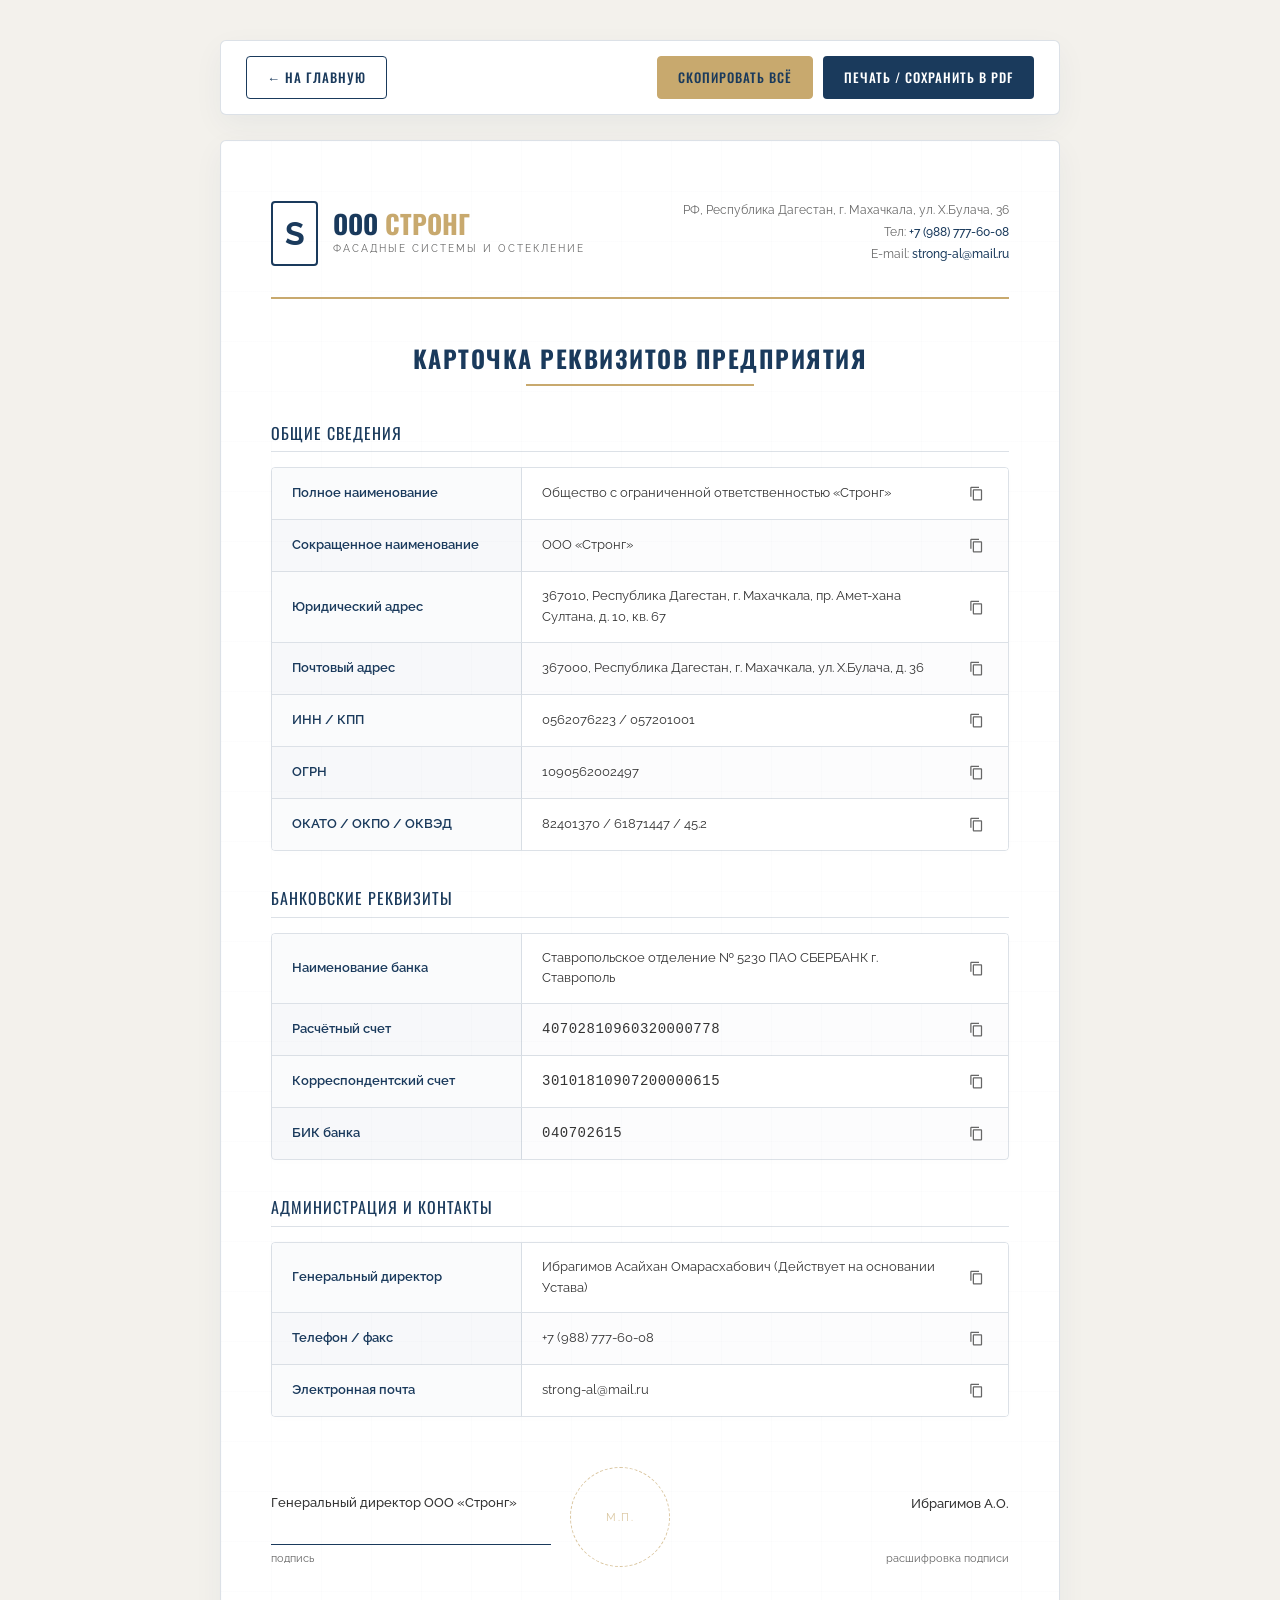
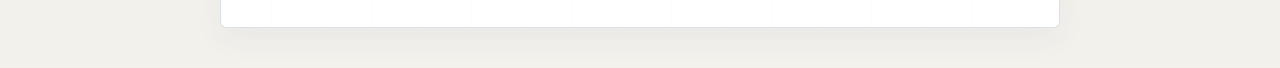
==== requisites.html @ 72f03a6e "Created requisites.html with modern company requisites card and added footer link" ====
<!DOCTYPE html>
<html lang="ru">
<head>
  <meta charset="UTF-8">
  <meta name="viewport" content="width=device-width, initial-scale=1.0">
  <title>Реквизиты ООО «СТРОНГ» — Карточка предприятия</title>
  <link rel="preconnect" href="https://fonts.googleapis.com">
  <link rel="preconnect" href="https://fonts.gstatic.com" crossorigin>
  <link href="https://fonts.googleapis.com/css2?family=Oswald:wght@400;500;600;700&family=Raleway:wght@400;500;600;700&display=swap" rel="stylesheet">
  <style>
    :root {
      --primary: #1A3A5C;
      --accent: #C8A96E;
      --dark-bg: #0C1420;
      --light-bg: #F3F1EC;
      --white: #ffffff;
      --text: #333333;
      --text-muted: #666666;
      --border: rgba(26, 58, 92, 0.15);
      --shadow: 0 10px 30px rgba(26, 58, 92, 0.05);
      --transition: all 0.3s cubic-bezier(0.25, 1, 0.5, 1);
    }

    * {
      box-sizing: border-box;
      margin: 0;
      padding: 0;
    }

    body {
      font-family: 'Raleway', sans-serif;
      background-color: var(--light-bg);
      color: var(--text);
      line-height: 1.6;
      padding: 40px 20px;
      display: flex;
      flex-direction: column;
      align-items: center;
      min-height: 100vh;
    }

    /* Actions Bar */
    .actions-bar {
      width: 100%;
      max-width: 840px;
      display: flex;
      justify-content: space-between;
      gap: 15px;
      margin-bottom: 25px;
      background: var(--white);
      padding: 15px 25px;
      border-radius: 6px;
      box-shadow: var(--shadow);
      border: 1px solid var(--border);
    }

    .btn {
      display: inline-flex;
      align-items: center;
      gap: 8px;
      padding: 10px 20px;
      font-family: 'Oswald', sans-serif;
      font-size: 13px;
      font-weight: 500;
      text-transform: uppercase;
      letter-spacing: 1px;
      border-radius: 4px;
      border: 1px solid transparent;
      cursor: pointer;
      text-decoration: none;
      transition: var(--transition);
    }

    .btn-primary {
      background-color: var(--primary);
      color: var(--white);
    }

    .btn-primary:hover {
      background-color: #122942;
      box-shadow: 0 4px 15px rgba(26, 58, 92, 0.15);
    }

    .btn-accent {
      background-color: var(--accent);
      color: var(--primary);
      border-color: var(--accent);
    }

    .btn-accent:hover {
      background-color: #bfa063;
      border-color: #bfa063;
      box-shadow: 0 4px 15px rgba(200, 169, 110, 0.2);
    }

    .btn-outline {
      background-color: transparent;
      border-color: var(--primary);
      color: var(--primary);
    }

    .btn-outline:hover {
      background-color: rgba(26, 58, 92, 0.05);
    }

    /* Card Wrapper */
    .card-container {
      width: 100%;
      max-width: 840px;
      background: var(--white);
      padding: 60px 50px;
      border-radius: 6px;
      box-shadow: var(--shadow);
      border: 1px solid var(--border);
      position: relative;
    }

    /* Watermark background grid */
    .card-container::before {
      content: '';
      position: absolute;
      inset: 0;
      background-image: 
        linear-gradient(90deg, rgba(26, 58, 92, 0.012) 1px, transparent 1px),
        linear-gradient(180deg, rgba(26, 58, 92, 0.012) 1px, transparent 1px);
      background-size: 50px 50px;
      pointer-events: none;
      border-radius: 6px;
    }

    /* Header styling */
    .card-header {
      display: flex;
      justify-content: space-between;
      align-items: flex-start;
      border-bottom: 2px solid var(--accent);
      padding-bottom: 30px;
      margin-bottom: 40px;
      position: relative;
      z-index: 2;
    }

    .logo-block {
      display: flex;
      align-items: center;
      gap: 15px;
    }

    .logo-icon {
      font-size: 32px;
      color: var(--primary);
      font-weight: 700;
      border: 2px solid var(--primary);
      padding: 5px 12px;
      border-radius: 4px;
      letter-spacing: -1px;
    }

    .logo-text-block {
      display: flex;
      flex-direction: column;
    }

    .logo-title {
      font-family: 'Oswald', sans-serif;
      font-size: 26px;
      font-weight: 700;
      color: var(--primary);
      line-height: 1.1;
    }

    .logo-title span {
      color: var(--accent);
    }

    .logo-sub {
      font-size: 10px;
      color: var(--text-muted);
      text-transform: uppercase;
      letter-spacing: 2px;
      margin-top: 2px;
    }

    .header-contacts {
      text-align: right;
      font-size: 12px;
      color: var(--text-muted);
      font-family: 'Raleway', sans-serif;
    }

    .header-contacts p {
      margin-bottom: 3px;
    }

    .header-contacts a {
      color: var(--primary);
      text-decoration: none;
      font-weight: 500;
    }

    .card-title-block {
      margin-bottom: 30px;
      text-align: center;
      position: relative;
      z-index: 2;
    }

    .card-title-block h1 {
      font-family: 'Oswald', sans-serif;
      font-size: 24px;
      color: var(--primary);
      text-transform: uppercase;
      letter-spacing: 1.5px;
      display: inline-block;
      position: relative;
      padding-bottom: 8px;
    }

    .card-title-block h1::after {
      content: '';
      position: absolute;
      bottom: 0;
      left: 25%;
      width: 50%;
      height: 2px;
      background-color: var(--accent);
    }

    /* Sections styling */
    .section-title {
      font-family: 'Oswald', sans-serif;
      font-size: 16px;
      color: var(--primary);
      text-transform: uppercase;
      letter-spacing: 1px;
      margin-top: 35px;
      margin-bottom: 15px;
      border-bottom: 1px solid var(--border);
      padding-bottom: 5px;
      position: relative;
      z-index: 2;
    }

    .grid-table {
      display: flex;
      flex-direction: column;
      border: 1px solid var(--border);
      border-radius: 4px;
      overflow: hidden;
      box-shadow: 0 2px 8px rgba(0, 0, 0, 0.01);
      position: relative;
      z-index: 2;
    }

    .row {
      display: flex;
      border-bottom: 1px solid var(--border);
      background-color: var(--white);
    }

    .row:last-child {
      border-bottom: none;
    }

    .row:nth-child(even) {
      background-color: rgba(26, 58, 92, 0.01);
    }

    .label-col {
      width: 250px;
      padding: 14px 20px;
      font-weight: 600;
      font-size: 13px;
      color: var(--primary);
      background-color: rgba(26, 58, 92, 0.02);
      border-right: 1px solid var(--border);
      display: flex;
      align-items: center;
    }

    .value-col {
      flex: 1;
      padding: 14px 20px;
      font-size: 13px;
      color: #333333;
      display: flex;
      align-items: center;
      justify-content: space-between;
      gap: 15px;
    }

    .copy-btn {
      background: none;
      border: none;
      cursor: pointer;
      color: var(--text-muted);
      padding: 4px;
      border-radius: 4px;
      display: inline-flex;
      align-items: center;
      justify-content: center;
      transition: var(--transition);
    }

    .copy-btn:hover {
      color: var(--accent);
      background-color: rgba(200, 169, 110, 0.1);
    }

    .copy-btn svg {
      width: 15px;
      height: 15px;
      fill: currentColor;
    }

    /* Signature footer */
    .signature-area {
      margin-top: 50px;
      display: flex;
      justify-content: space-between;
      align-items: flex-end;
      position: relative;
      z-index: 2;
      font-size: 13px;
    }

    .signature-line {
      width: 280px;
      border-bottom: 1px solid var(--primary);
      text-align: center;
      padding-bottom: 5px;
      margin-bottom: 5px;
      color: var(--text-muted);
    }

    .stamp-placeholder {
      width: 100px;
      height: 100px;
      border: 1px dashed var(--accent);
      border-radius: 50%;
      display: flex;
      align-items: center;
      justify-content: center;
      font-size: 11px;
      color: var(--accent);
      text-transform: uppercase;
      letter-spacing: 1.5px;
      margin-right: 40px;
      opacity: 0.65;
    }

    /* Success toast notification */
    .toast {
      position: fixed;
      bottom: 30px;
      background: var(--primary);
      color: var(--white);
      padding: 12px 24px;
      border-radius: 4px;
      font-size: 13px;
      font-family: 'Oswald', sans-serif;
      text-transform: uppercase;
      letter-spacing: 1px;
      box-shadow: 0 10px 30px rgba(0, 0, 0, 0.2);
      transform: translateY(100px);
      opacity: 0;
      transition: all 0.4s cubic-bezier(0.175, 0.885, 0.32, 1.275);
      z-index: 9999;
    }

    .toast.show {
      transform: translateY(0);
      opacity: 1;
    }

    /* Print styles */
    @media print {
      body {
        background-color: var(--white) !important;
        padding: 0;
      }
      .actions-bar {
        display: none !important;
      }
      .card-container {
        border: none !important;
        box-shadow: none !important;
        padding: 0 !important;
        width: 100% !important;
        max-width: 100% !important;
      }
      .card-container::before {
        display: none !important;
      }
      .copy-btn {
        display: none !important;
      }
      .row {
        background-color: var(--white) !important;
      }
      .row:nth-child(even) {
        background-color: var(--white) !important;
      }
      .label-col {
        background-color: var(--white) !important;
        border-right: 1px solid #000000 !important;
      }
      .grid-table {
        border: 1px solid #000000 !important;
      }
      .row {
        border-bottom: 1px solid #000000 !important;
      }
      .section-title {
        border-bottom: 1px solid #000000 !important;
      }
      .card-header {
        border-bottom: 2px solid #000000 !important;
      }
    }

    @media (max-width: 768px) {
      body {
        padding: 20px 10px;
      }
      .card-container {
        padding: 30px 20px;
      }
      .row {
        flex-direction: column;
      }
      .label-col {
        width: 100%;
        border-right: none;
        border-bottom: 1px solid var(--border);
        padding: 10px 15px;
      }
      .value-col {
        padding: 10px 15px;
      }
      .signature-area {
        flex-direction: column;
        align-items: center;
        gap: 30px;
        text-align: center;
      }
      .stamp-placeholder {
        margin-right: 0;
      }
    }
  </style>
</head>
<body>

  <!-- Actions Bar -->
  <div class="actions-bar">
    <a href="index.html" class="btn btn-outline">← На главную</a>
    <div style="display: flex; gap: 10px;">
      <button class="btn btn-accent" id="copy-all-btn">Скопировать всё</button>
      <button class="btn btn-primary" onclick="window.print()">Печать / Сохранить в PDF</button>
    </div>
  </div>

  <!-- Card Container -->
  <div class="card-container">
    
    <!-- Header -->
    <div class="card-header">
      <div class="logo-block">
        <div class="logo-icon">S</div>
        <div class="logo-text-block">
          <div class="logo-title">ООО <span>СТРОНГ</span></div>
          <div class="logo-sub">Фасадные системы и остекление</div>
        </div>
      </div>
      <div class="header-contacts">
        <p>РФ, Республика Дагестан, г. Махачкала, ул. Х.Булача, 36</p>
        <p>Тел: <a href="tel:+79887776008">+7 (988) 777-60-08</a></p>
        <p>E-mail: <a href="mailto:strong-al@mail.ru">strong-al@mail.ru</a></p>
      </div>
    </div>

    <!-- Title -->
    <div class="card-title-block">
      <h1>Карточка реквизитов предприятия</h1>
    </div>

    <!-- Section 1: General Info -->
    <div class="section-title">Общие сведения</div>
    <div class="grid-table">
      <div class="row">
        <div class="label-col">Полное наименование</div>
        <div class="value-col">
          <span class="text-to-copy">Общество с ограниченной ответственностью «Стронг»</span>
          <button class="copy-btn" title="Копировать" onclick="copyText(this)">
            <svg viewBox="0 0 24 24"><path d="M16 1H4c-1.1 0-2 .9-2 2v14h2V3h12V1zm3 4H8c-1.1 0-2 .9-2 2v14c0 1.1.9 2 2 2h11c1.1 0 2-.9 2-2V7c0-1.1-.9-2-2-2zm0 16H8V7h11v14z"/></svg>
          </button>
        </div>
      </div>
      <div class="row">
        <div class="label-col">Сокращенное наименование</div>
        <div class="value-col">
          <span class="text-to-copy">ООО «Стронг»</span>
          <button class="copy-btn" title="Копировать" onclick="copyText(this)">
            <svg viewBox="0 0 24 24"><path d="M16 1H4c-1.1 0-2 .9-2 2v14h2V3h12V1zm3 4H8c-1.1 0-2 .9-2 2v14c0 1.1.9 2 2 2h11c1.1 0 2-.9 2-2V7c0-1.1-.9-2-2-2zm0 16H8V7h11v14z"/></svg>
          </button>
        </div>
      </div>
      <div class="row">
        <div class="label-col">Юридический адрес</div>
        <div class="value-col">
          <span class="text-to-copy">367010, Республика Дагестан, г. Махачкала, пр. Амет-хана Султана, д. 10, кв. 67</span>
          <button class="copy-btn" title="Копировать" onclick="copyText(this)">
            <svg viewBox="0 0 24 24"><path d="M16 1H4c-1.1 0-2 .9-2 2v14h2V3h12V1zm3 4H8c-1.1 0-2 .9-2 2v14c0 1.1.9 2 2 2h11c1.1 0 2-.9 2-2V7c0-1.1-.9-2-2-2zm0 16H8V7h11v14z"/></svg>
          </button>
        </div>
      </div>
      <div class="row">
        <div class="label-col">Почтовый адрес</div>
        <div class="value-col">
          <span class="text-to-copy">367000, Республика Дагестан, г. Махачкала, ул. Х.Булача, д. 36</span>
          <button class="copy-btn" title="Копировать" onclick="copyText(this)">
            <svg viewBox="0 0 24 24"><path d="M16 1H4c-1.1 0-2 .9-2 2v14h2V3h12V1zm3 4H8c-1.1 0-2 .9-2 2v14c0 1.1.9 2 2 2h11c1.1 0 2-.9 2-2V7c0-1.1-.9-2-2-2zm0 16H8V7h11v14z"/></svg>
          </button>
        </div>
      </div>
      <div class="row">
        <div class="label-col">ИНН / КПП</div>
        <div class="value-col">
          <span class="text-to-copy">0562076223 / 057201001</span>
          <button class="copy-btn" title="Копировать" onclick="copyText(this)">
            <svg viewBox="0 0 24 24"><path d="M16 1H4c-1.1 0-2 .9-2 2v14h2V3h12V1zm3 4H8c-1.1 0-2 .9-2 2v14c0 1.1.9 2 2 2h11c1.1 0 2-.9 2-2V7c0-1.1-.9-2-2-2zm0 16H8V7h11v14z"/></svg>
          </button>
        </div>
      </div>
      <div class="row">
        <div class="label-col">ОГРН</div>
        <div class="value-col">
          <span class="text-to-copy">1090562002497</span>
          <button class="copy-btn" title="Копировать" onclick="copyText(this)">
            <svg viewBox="0 0 24 24"><path d="M16 1H4c-1.1 0-2 .9-2 2v14h2V3h12V1zm3 4H8c-1.1 0-2 .9-2 2v14c0 1.1.9 2 2 2h11c1.1 0 2-.9 2-2V7c0-1.1-.9-2-2-2zm0 16H8V7h11v14z"/></svg>
          </button>
        </div>
      </div>
      <div class="row">
        <div class="label-col">ОКАТО / ОКПО / ОКВЭД</div>
        <div class="value-col">
          <span class="text-to-copy">82401370 / 61871447 / 45.2</span>
          <button class="copy-btn" title="Копировать" onclick="copyText(this)">
            <svg viewBox="0 0 24 24"><path d="M16 1H4c-1.1 0-2 .9-2 2v14h2V3h12V1zm3 4H8c-1.1 0-2 .9-2 2v14c0 1.1.9 2 2 2h11c1.1 0 2-.9 2-2V7c0-1.1-.9-2-2-2zm0 16H8V7h11v14z"/></svg>
          </button>
        </div>
      </div>
    </div>

    <!-- Section 2: Bank Details -->
    <div class="section-title">Банковские реквизиты</div>
    <div class="grid-table">
      <div class="row">
        <div class="label-col">Наименование банка</div>
        <div class="value-col">
          <span class="text-to-copy">Ставропольское отделение № 5230 ПАО СБЕРБАНК г. Ставрополь</span>
          <button class="copy-btn" title="Копировать" onclick="copyText(this)">
            <svg viewBox="0 0 24 24"><path d="M16 1H4c-1.1 0-2 .9-2 2v14h2V3h12V1zm3 4H8c-1.1 0-2 .9-2 2v14c0 1.1.9 2 2 2h11c1.1 0 2-.9 2-2V7c0-1.1-.9-2-2-2zm0 16H8V7h11v14z"/></svg>
          </button>
        </div>
      </div>
      <div class="row">
        <div class="label-col">Расчётный счет</div>
        <div class="value-col">
          <span class="text-to-copy" style="font-family: monospace; font-size: 14px; font-weight: 500; letter-spacing: 0.5px;">40702810960320000778</span>
          <button class="copy-btn" title="Копировать" onclick="copyText(this)">
            <svg viewBox="0 0 24 24"><path d="M16 1H4c-1.1 0-2 .9-2 2v14h2V3h12V1zm3 4H8c-1.1 0-2 .9-2 2v14c0 1.1.9 2 2 2h11c1.1 0 2-.9 2-2V7c0-1.1-.9-2-2-2zm0 16H8V7h11v14z"/></svg>
          </button>
        </div>
      </div>
      <div class="row">
        <div class="label-col">Корреспондентский счет</div>
        <div class="value-col">
          <span class="text-to-copy" style="font-family: monospace; font-size: 14px; font-weight: 500; letter-spacing: 0.5px;">30101810907200000615</span>
          <button class="copy-btn" title="Копировать" onclick="copyText(this)">
            <svg viewBox="0 0 24 24"><path d="M16 1H4c-1.1 0-2 .9-2 2v14h2V3h12V1zm3 4H8c-1.1 0-2 .9-2 2v14c0 1.1.9 2 2 2h11c1.1 0 2-.9 2-2V7c0-1.1-.9-2-2-2zm0 16H8V7h11v14z"/></svg>
          </button>
        </div>
      </div>
      <div class="row">
        <div class="label-col">БИК банка</div>
        <div class="value-col">
          <span class="text-to-copy" style="font-family: monospace; font-size: 14px; font-weight: 500; letter-spacing: 0.5px;">040702615</span>
          <button class="copy-btn" title="Копировать" onclick="copyText(this)">
            <svg viewBox="0 0 24 24"><path d="M16 1H4c-1.1 0-2 .9-2 2v14h2V3h12V1zm3 4H8c-1.1 0-2 .9-2 2v14c0 1.1.9 2 2 2h11c1.1 0 2-.9 2-2V7c0-1.1-.9-2-2-2zm0 16H8V7h11v14z"/></svg>
          </button>
        </div>
      </div>
    </div>

    <!-- Section 3: Administration & Contacts -->
    <div class="section-title">Администрация и контакты</div>
    <div class="grid-table">
      <div class="row">
        <div class="label-col">Генеральный директор</div>
        <div class="value-col">
          <span class="text-to-copy">Ибрагимов Асайхан Омарасхабович (Действует на основании Устава)</span>
          <button class="copy-btn" title="Копировать" onclick="copyText(this)">
            <svg viewBox="0 0 24 24"><path d="M16 1H4c-1.1 0-2 .9-2 2v14h2V3h12V1zm3 4H8c-1.1 0-2 .9-2 2v14c0 1.1.9 2 2 2h11c1.1 0 2-.9 2-2V7c0-1.1-.9-2-2-2zm0 16H8V7h11v14z"/></svg>
          </button>
        </div>
      </div>
      <div class="row">
        <div class="label-col">Телефон / факс</div>
        <div class="value-col">
          <span class="text-to-copy">+7 (988) 777-60-08</span>
          <button class="copy-btn" title="Копировать" onclick="copyText(this)">
            <svg viewBox="0 0 24 24"><path d="M16 1H4c-1.1 0-2 .9-2 2v14h2V3h12V1zm3 4H8c-1.1 0-2 .9-2 2v14c0 1.1.9 2 2 2h11c1.1 0 2-.9 2-2V7c0-1.1-.9-2-2-2zm0 16H8V7h11v14z"/></svg>
          </button>
        </div>
      </div>
      <div class="row">
        <div class="label-col">Электронная почта</div>
        <div class="value-col">
          <span class="text-to-copy">strong-al@mail.ru</span>
          <button class="copy-btn" title="Копировать" onclick="copyText(this)">
            <svg viewBox="0 0 24 24"><path d="M16 1H4c-1.1 0-2 .9-2 2v14h2V3h12V1zm3 4H8c-1.1 0-2 .9-2 2v14c0 1.1.9 2 2 2h11c1.1 0 2-.9 2-2V7c0-1.1-.9-2-2-2zm0 16H8V7h11v14z"/></svg>
          </button>
        </div>
      </div>
    </div>

    <!-- Signature Block -->
    <div class="signature-area">
      <div>
        <p style="margin-bottom: 25px; font-weight: 500;">Генеральный директор ООО «Стронг»</p>
        <div class="signature-line"></div>
        <p style="font-size: 11px; color: var(--text-muted);">подпись</p>
      </div>
      <div class="stamp-placeholder">М.П.</div>
      <div>
        <p style="margin-bottom: 25px; text-align: right; font-weight: 500;">Ибрагимов А.О.</p>
        <div class="signature-line" style="border-bottom: none;"></div>
        <p style="font-size: 11px; color: var(--text-muted); text-align: right;">расшифровка подписи</p>
      </div>
    </div>

  </div>

  <!-- Toast Message -->
  <div id="toast" class="toast">Скопировано в буфер обмена</div>

  <script>
    function showToast(message) {
      const toast = document.getElementById('toast');
      toast.innerText = message || 'Скопировано в буфер обмена';
      toast.classList.add('show');
      setTimeout(() => {
        toast.classList.remove('show');
      }, 2500);
    }

    function copyText(btn) {
      const container = btn.closest('.value-col');
      const textSpan = container.querySelector('.text-to-copy');
      const text = textSpan.innerText;
      
      navigator.clipboard.writeText(text).then(() => {
        showToast('Значение скопировано');
      }).catch(err => {
        console.error('Ошибка копирования: ', err);
      });
    }

    document.getElementById('copy-all-btn').addEventListener('click', () => {
      const requisites = [
        "ООО «СТРОНГ» — Карточка предприятия",
        "------------------------------------",
        "Полное наименование: Общество с ограниченной ответственностью «Стронг»",
        "Сокращенное наименование: ООО «Стронг»",
        "Юридический адрес: 367010, Республика Дагестан, г. Махачкала, пр. Амет-хана Султана, д. 10, кв. 67",
        "Почтовый адрес: 367000, Республика Дагестан, г. Махачкала, ул. Х.Булача, д. 36",
        "ИНН: 0562076223",
        "КПП: 057201001",
        "ОГРН: 1090562002497",
        "ОКАТО: 82401370",
        "ОКПО: 61871447",
        "ОКВЭД: 45.2",
        "",
        "Банковские реквизиты:",
        "Банк: Ставропольское отделение № 5230 ПАО СБЕРБАНК г. Ставрополь",
        "Расчётный счет: 40702810960320000778",
        "Корреспондентский счет: 30101810907200000615",
        "БИК банка: 040702615",
        "",
        "Генеральный директор: Ибрагимов Асайхан Омарасхабович",
        "Контакты: Тел: +7 (988) 777-60-08, E-mail: strong-al@mail.ru"
      ].join("\n");

      navigator.clipboard.writeText(requisites).then(() => {
        showToast('Все реквизиты скопированы текстом');
      }).catch(err => {
        console.error('Ошибка копирования: ', err);
      });
    });
  </script>
</body>
</html>
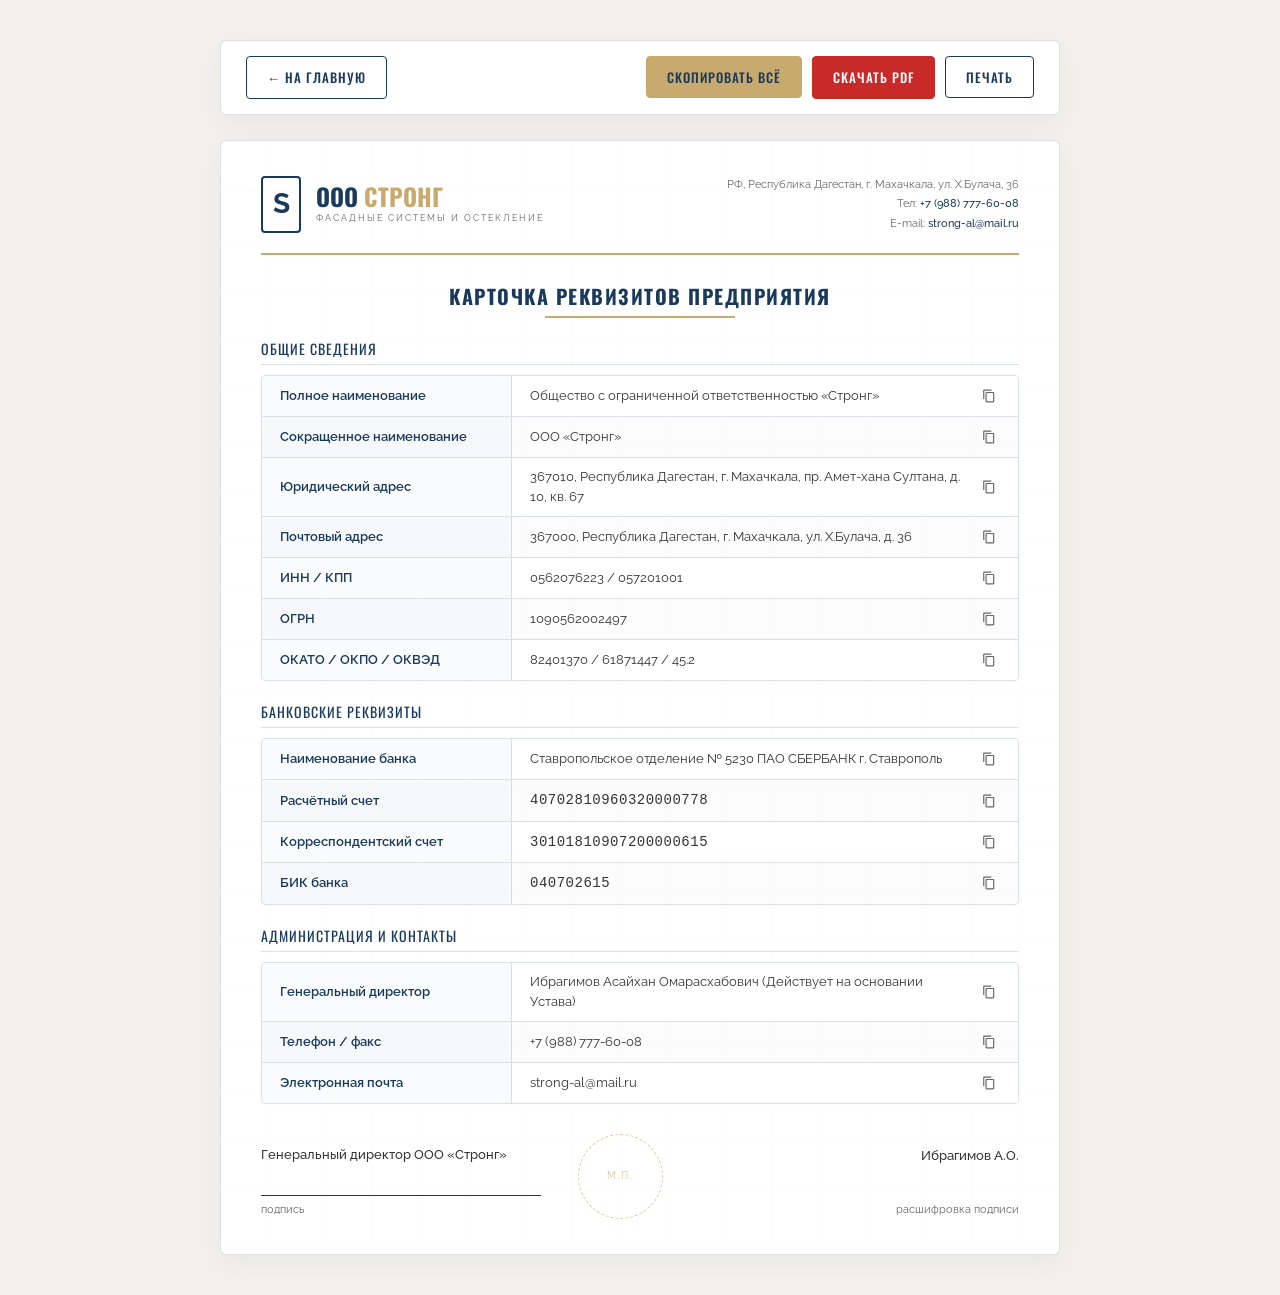
==== commit b931cfca: "Added Скачать PDF button and compiled official requisites.pdf" ====
--- a/requisites.html
+++ b/requisites.html
@@ -108,7 +108,7 @@
       width: 100%;
       max-width: 840px;
       background: var(--white);
-      padding: 60px 50px;
+      padding: 35px 40px;
       border-radius: 6px;
       box-shadow: var(--shadow);
       border: 1px solid var(--border);
@@ -134,8 +134,8 @@
       justify-content: space-between;
       align-items: flex-start;
       border-bottom: 2px solid var(--accent);
-      padding-bottom: 30px;
-      margin-bottom: 40px;
+      padding-bottom: 18px;
+      margin-bottom: 25px;
       position: relative;
       z-index: 2;
     }
@@ -147,11 +147,11 @@
     }
 
     .logo-icon {
-      font-size: 32px;
+      font-size: 28px;
       color: var(--primary);
       font-weight: 700;
       border: 2px solid var(--primary);
-      padding: 5px 12px;
+      padding: 4px 10px;
       border-radius: 4px;
       letter-spacing: -1px;
     }
@@ -163,7 +163,7 @@
 
     .logo-title {
       font-family: 'Oswald', sans-serif;
-      font-size: 26px;
+      font-size: 24px;
       font-weight: 700;
       color: var(--primary);
       line-height: 1.1;
@@ -174,7 +174,7 @@
     }
 
     .logo-sub {
-      font-size: 10px;
+      font-size: 9px;
       color: var(--text-muted);
       text-transform: uppercase;
       letter-spacing: 2px;
@@ -183,13 +183,13 @@
 
     .header-contacts {
       text-align: right;
-      font-size: 12px;
+      font-size: 11px;
       color: var(--text-muted);
       font-family: 'Raleway', sans-serif;
     }
 
     .header-contacts p {
-      margin-bottom: 3px;
+      margin-bottom: 2px;
     }
 
     .header-contacts a {
@@ -199,7 +199,7 @@
     }
 
     .card-title-block {
-      margin-bottom: 30px;
+      margin-bottom: 20px;
       text-align: center;
       position: relative;
       z-index: 2;
@@ -207,13 +207,13 @@
 
     .card-title-block h1 {
       font-family: 'Oswald', sans-serif;
-      font-size: 24px;
+      font-size: 20px;
       color: var(--primary);
       text-transform: uppercase;
       letter-spacing: 1.5px;
       display: inline-block;
       position: relative;
-      padding-bottom: 8px;
+      padding-bottom: 6px;
     }
 
     .card-title-block h1::after {
@@ -229,14 +229,14 @@
     /* Sections styling */
     .section-title {
       font-family: 'Oswald', sans-serif;
-      font-size: 16px;
+      font-size: 14px;
       color: var(--primary);
       text-transform: uppercase;
       letter-spacing: 1px;
-      margin-top: 35px;
-      margin-bottom: 15px;
+      margin-top: 20px;
+      margin-bottom: 10px;
       border-bottom: 1px solid var(--border);
-      padding-bottom: 5px;
+      padding-bottom: 4px;
       position: relative;
       z-index: 2;
     }
@@ -268,9 +268,9 @@
 
     .label-col {
       width: 250px;
-      padding: 14px 20px;
+      padding: 9px 18px;
       font-weight: 600;
-      font-size: 13px;
+      font-size: 12.5px;
       color: var(--primary);
       background-color: rgba(26, 58, 92, 0.02);
       border-right: 1px solid var(--border);
@@ -280,8 +280,8 @@
 
     .value-col {
       flex: 1;
-      padding: 14px 20px;
-      font-size: 13px;
+      padding: 9px 18px;
+      font-size: 12.5px;
       color: #333333;
       display: flex;
       align-items: center;
@@ -308,20 +308,20 @@
     }
 
     .copy-btn svg {
-      width: 15px;
-      height: 15px;
+      width: 14px;
+      height: 14px;
       fill: currentColor;
     }
 
     /* Signature footer */
     .signature-area {
-      margin-top: 50px;
+      margin-top: 30px;
       display: flex;
       justify-content: space-between;
       align-items: flex-end;
       position: relative;
       z-index: 2;
-      font-size: 13px;
+      font-size: 12.5px;
     }
 
     .signature-line {
@@ -334,14 +334,14 @@
     }
 
     .stamp-placeholder {
-      width: 100px;
-      height: 100px;
+      width: 85px;
+      height: 85px;
       border: 1px dashed var(--accent);
       border-radius: 50%;
       display: flex;
       align-items: center;
       justify-content: center;
-      font-size: 11px;
+      font-size: 10px;
       color: var(--accent);
       text-transform: uppercase;
       letter-spacing: 1.5px;
@@ -377,7 +377,8 @@
     @media print {
       body {
         background-color: var(--white) !important;
-        padding: 0;
+        padding: 0 !important;
+        margin: 0 !important;
       }
       .actions-bar {
         display: none !important;
@@ -385,7 +386,8 @@
       .card-container {
         border: none !important;
         box-shadow: none !important;
-        padding: 0 !important;
+        padding: 0px !important;
+        margin: 0 !important;
         width: 100% !important;
         max-width: 100% !important;
       }
@@ -397,6 +399,8 @@
       }
       .row {
         background-color: var(--white) !important;
+        border-bottom: 1px solid #000000 !important;
+        page-break-inside: avoid !important;
       }
       .row:nth-child(even) {
         background-color: var(--white) !important;
@@ -404,18 +408,44 @@
       .label-col {
         background-color: var(--white) !important;
         border-right: 1px solid #000000 !important;
+        padding: 6px 12px !important;
+        font-size: 11px !important;
+      }
+      .value-col {
+        padding: 6px 12px !important;
+        font-size: 11px !important;
       }
       .grid-table {
         border: 1px solid #000000 !important;
       }
-      .row {
-        border-bottom: 1px solid #000000 !important;
-      }
       .section-title {
         border-bottom: 1px solid #000000 !important;
+        margin-top: 15px !important;
+        margin-bottom: 6px !important;
+        font-size: 13px !important;
       }
       .card-header {
         border-bottom: 2px solid #000000 !important;
+        margin-bottom: 15px !important;
+        padding-bottom: 10px !important;
+      }
+      .logo-title {
+        font-size: 20px !important;
+      }
+      .card-title-block {
+        margin-bottom: 15px !important;
+      }
+      .card-title-block h1 {
+        font-size: 18px !important;
+      }
+      .signature-area {
+        margin-top: 25px !important;
+        page-break-inside: avoid !important;
+      }
+      .stamp-placeholder {
+        width: 80px !important;
+        height: 80px !important;
+        font-size: 9px !important;
       }
     }
 
@@ -424,7 +454,7 @@
         padding: 20px 10px;
       }
       .card-container {
-        padding: 30px 20px;
+        padding: 25px 15px;
       }
       .row {
         flex-direction: column;
@@ -433,15 +463,15 @@
         width: 100%;
         border-right: none;
         border-bottom: 1px solid var(--border);
-        padding: 10px 15px;
+        padding: 8px 12px;
       }
       .value-col {
-        padding: 10px 15px;
+        padding: 8px 12px;
       }
       .signature-area {
         flex-direction: column;
         align-items: center;
-        gap: 30px;
+        gap: 25px;
         text-align: center;
       }
       .stamp-placeholder {
@@ -455,9 +485,10 @@
   <!-- Actions Bar -->
   <div class="actions-bar">
     <a href="index.html" class="btn btn-outline">← На главную</a>
-    <div style="display: flex; gap: 10px;">
+    <div style="display: flex; gap: 10px; align-items: center;">
       <button class="btn btn-accent" id="copy-all-btn">Скопировать всё</button>
-      <button class="btn btn-primary" onclick="window.print()">Печать / Сохранить в PDF</button>
+      <a href="requisites.pdf" download class="btn btn-primary" style="background-color: #C82A2A; border-color: #C82A2A; color: #ffffff;">Скачать PDF</a>
+      <button class="btn btn-outline" onclick="window.print()">Печать</button>
     </div>
   </div>
 
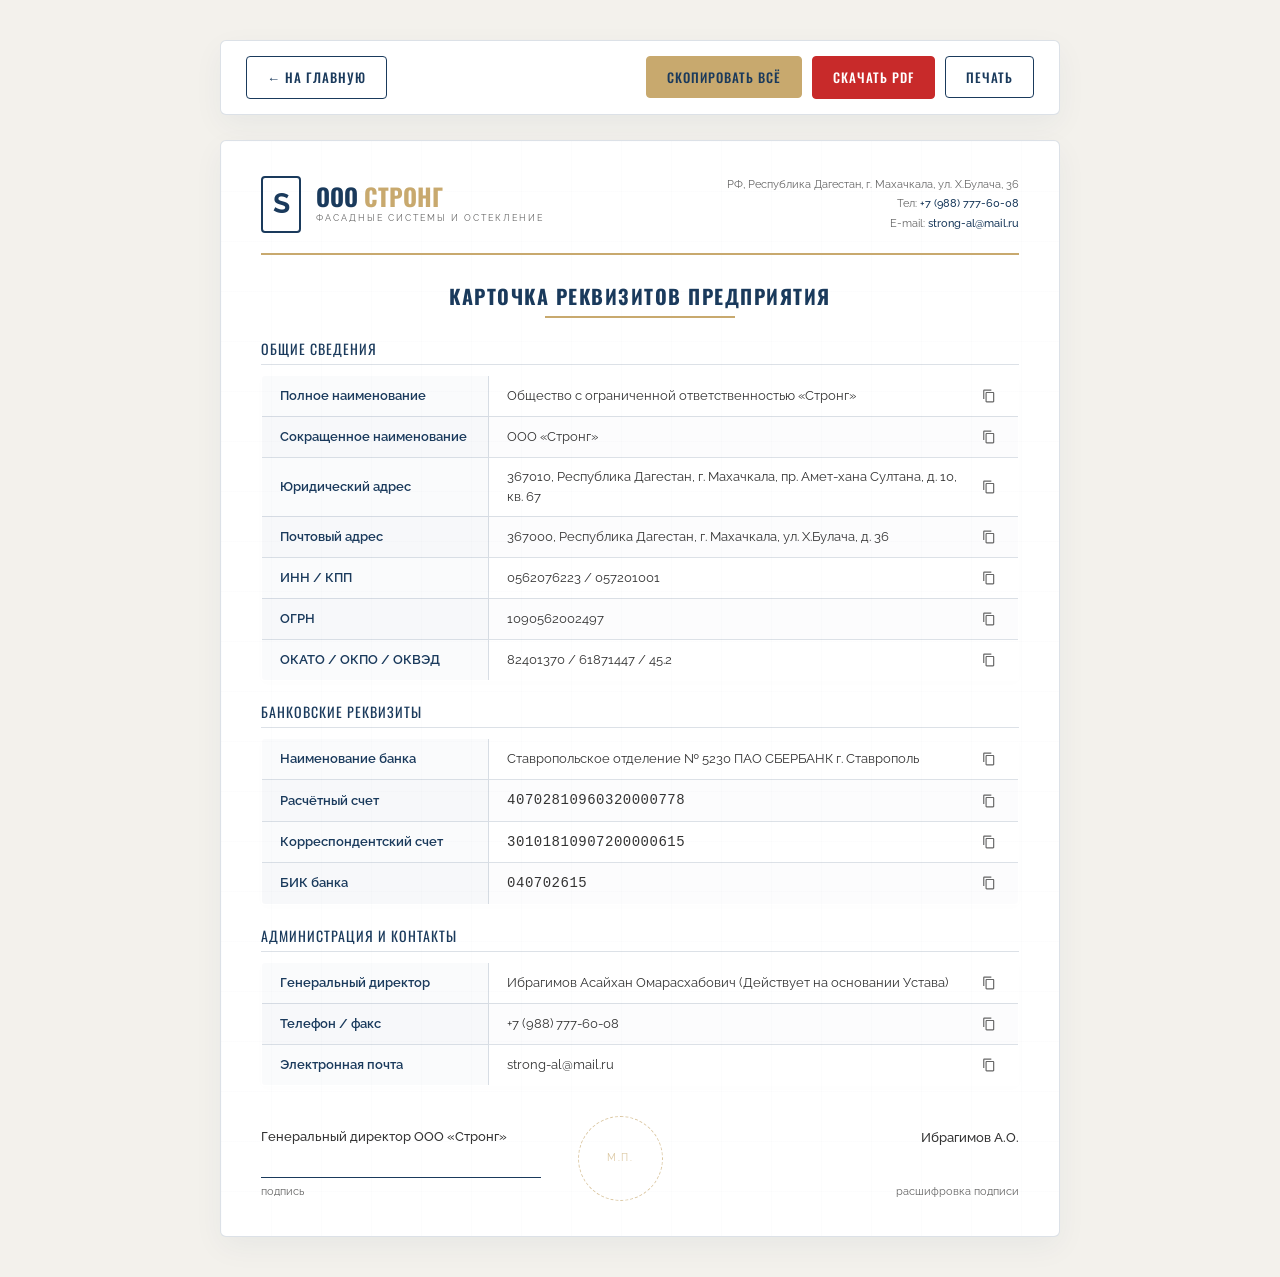
==== commit 1df41020: "Fixed PDF rendering: migrated to standard HTML tables and fixed margins to ensure a beautiful, singl" ====
--- a/requisites.html
+++ b/requisites.html
@@ -242,24 +242,23 @@
     }
 
     .grid-table {
-      display: flex;
-      flex-direction: column;
-      border: 1px solid var(--border);
-      border-radius: 4px;
-      overflow: hidden;
+      width: 100% !important;
+      border-collapse: collapse !important;
+      border: 1px solid var(--border) !important;
+      border-radius: 4px !important;
+      overflow: hidden !important;
       box-shadow: 0 2px 8px rgba(0, 0, 0, 0.01);
       position: relative;
       z-index: 2;
+      margin-bottom: 20px;
     }
 
     .row {
-      display: flex;
-      border-bottom: 1px solid var(--border);
-      background-color: var(--white);
+      border-bottom: 1px solid var(--border) !important;
     }
 
     .row:last-child {
-      border-bottom: none;
+      border-bottom: none !important;
     }
 
     .row:nth-child(even) {
@@ -267,26 +266,32 @@
     }
 
     .label-col {
-      width: 250px;
+      width: 30%;
       padding: 9px 18px;
       font-weight: 600;
       font-size: 12.5px;
       color: var(--primary);
       background-color: rgba(26, 58, 92, 0.02);
-      border-right: 1px solid var(--border);
-      display: flex;
-      align-items: center;
+      border-right: 1px solid var(--border) !important;
+      vertical-align: middle;
+      text-align: left;
     }
 
     .value-col {
-      flex: 1;
+      width: 70%;
       padding: 9px 18px;
       font-size: 12.5px;
       color: #333333;
-      display: flex;
-      align-items: center;
-      justify-content: space-between;
-      gap: 15px;
+      vertical-align: middle;
+      text-align: left;
+    }
+
+    .value-col-content {
+      display: flex !important;
+      justify-content: space-between !important;
+      align-items: center !important;
+      gap: 15px !important;
+      width: 100% !important;
     }
 
     .copy-btn {
@@ -375,10 +380,18 @@
 
     /* Print styles */
     @media print {
+      @page {
+        size: A4;
+        margin: 8mm 12mm !important;
+      }
       body {
         background-color: var(--white) !important;
         padding: 0 !important;
         margin: 0 !important;
+      }
+      * {
+        -webkit-print-color-adjust: exact !important;
+        print-color-adjust: exact !important;
       }
       .actions-bar {
         display: none !important;
@@ -397,55 +410,73 @@
       .copy-btn {
         display: none !important;
       }
+      .grid-table {
+        border: 1px solid #1A3A5C !important;
+        border-collapse: collapse !important;
+        margin-bottom: 12px !important;
+        page-break-inside: avoid !important;
+      }
       .row {
-        background-color: var(--white) !important;
-        border-bottom: 1px solid #000000 !important;
+        border-bottom: 1px solid #1A3A5C !important;
         page-break-inside: avoid !important;
       }
       .row:nth-child(even) {
-        background-color: var(--white) !important;
+        background-color: rgba(26, 58, 92, 0.01) !important;
       }
       .label-col {
-        background-color: var(--white) !important;
-        border-right: 1px solid #000000 !important;
-        padding: 6px 12px !important;
+        background-color: rgba(26, 58, 92, 0.02) !important;
+        border-right: 1px solid #1A3A5C !important;
+        padding: 4px 10px !important;
+        font-size: 10.5px !important;
+        width: 170px !important;
+      }
+      .value-col {
+        padding: 4px 10px !important;
+        font-size: 10.5px !important;
+      }
+      .section-title {
+        border-bottom: 1px solid #C8A96E !important;
+        margin-top: 10px !important;
+        margin-bottom: 4px !important;
         font-size: 11px !important;
       }
-      .value-col {
-        padding: 6px 12px !important;
-        font-size: 11px !important;
-      }
-      .grid-table {
-        border: 1px solid #000000 !important;
-      }
-      .section-title {
-        border-bottom: 1px solid #000000 !important;
+      .card-header {
+        border-bottom: 2px solid #C8A96E !important;
+        margin-bottom: 10px !important;
+        padding-bottom: 6px !important;
+      }
+      .logo-icon {
+        font-size: 20px !important;
+        padding: 2px 6px !important;
+      }
+      .logo-title {
+        font-size: 18px !important;
+      }
+      .logo-sub {
+        font-size: 8px !important;
+      }
+      .header-contacts {
+        font-size: 9.5px !important;
+      }
+      .card-title-block {
+        margin-bottom: 8px !important;
+      }
+      .card-title-block h1 {
+        font-size: 15px !important;
+        padding-bottom: 3px !important;
+      }
+      .signature-area {
         margin-top: 15px !important;
-        margin-bottom: 6px !important;
-        font-size: 13px !important;
-      }
-      .card-header {
-        border-bottom: 2px solid #000000 !important;
-        margin-bottom: 15px !important;
-        padding-bottom: 10px !important;
-      }
-      .logo-title {
-        font-size: 20px !important;
-      }
-      .card-title-block {
-        margin-bottom: 15px !important;
-      }
-      .card-title-block h1 {
-        font-size: 18px !important;
-      }
-      .signature-area {
-        margin-top: 25px !important;
         page-break-inside: avoid !important;
       }
+      .signature-line {
+        width: 220px !important;
+      }
       .stamp-placeholder {
-        width: 80px !important;
-        height: 80px !important;
+        width: 65px !important;
+        height: 65px !important;
         font-size: 9px !important;
+        margin-right: 20px !important;
       }
     }
 
@@ -457,16 +488,18 @@
         padding: 25px 15px;
       }
       .row {
-        flex-direction: column;
+        display: block !important;
       }
       .label-col {
-        width: 100%;
-        border-right: none;
-        border-bottom: 1px solid var(--border);
-        padding: 8px 12px;
+        width: 100% !important;
+        display: block !important;
+        border-right: none !important;
+        border-bottom: 1px solid var(--border) !important;
+        padding: 8px 12px !important;
       }
       .value-col {
-        padding: 8px 12px;
+        display: block !important;
+        padding: 8px 12px !important;
       }
       .signature-area {
         flex-direction: column;
@@ -518,144 +551,172 @@
 
     <!-- Section 1: General Info -->
     <div class="section-title">Общие сведения</div>
-    <div class="grid-table">
-      <div class="row">
-        <div class="label-col">Полное наименование</div>
-        <div class="value-col">
-          <span class="text-to-copy">Общество с ограниченной ответственностью «Стронг»</span>
-          <button class="copy-btn" title="Копировать" onclick="copyText(this)">
-            <svg viewBox="0 0 24 24"><path d="M16 1H4c-1.1 0-2 .9-2 2v14h2V3h12V1zm3 4H8c-1.1 0-2 .9-2 2v14c0 1.1.9 2 2 2h11c1.1 0 2-.9 2-2V7c0-1.1-.9-2-2-2zm0 16H8V7h11v14z"/></svg>
-          </button>
-        </div>
-      </div>
-      <div class="row">
-        <div class="label-col">Сокращенное наименование</div>
-        <div class="value-col">
-          <span class="text-to-copy">ООО «Стронг»</span>
-          <button class="copy-btn" title="Копировать" onclick="copyText(this)">
-            <svg viewBox="0 0 24 24"><path d="M16 1H4c-1.1 0-2 .9-2 2v14h2V3h12V1zm3 4H8c-1.1 0-2 .9-2 2v14c0 1.1.9 2 2 2h11c1.1 0 2-.9 2-2V7c0-1.1-.9-2-2-2zm0 16H8V7h11v14z"/></svg>
-          </button>
-        </div>
-      </div>
-      <div class="row">
-        <div class="label-col">Юридический адрес</div>
-        <div class="value-col">
-          <span class="text-to-copy">367010, Республика Дагестан, г. Махачкала, пр. Амет-хана Султана, д. 10, кв. 67</span>
-          <button class="copy-btn" title="Копировать" onclick="copyText(this)">
-            <svg viewBox="0 0 24 24"><path d="M16 1H4c-1.1 0-2 .9-2 2v14h2V3h12V1zm3 4H8c-1.1 0-2 .9-2 2v14c0 1.1.9 2 2 2h11c1.1 0 2-.9 2-2V7c0-1.1-.9-2-2-2zm0 16H8V7h11v14z"/></svg>
-          </button>
-        </div>
-      </div>
-      <div class="row">
-        <div class="label-col">Почтовый адрес</div>
-        <div class="value-col">
-          <span class="text-to-copy">367000, Республика Дагестан, г. Махачкала, ул. Х.Булача, д. 36</span>
-          <button class="copy-btn" title="Копировать" onclick="copyText(this)">
-            <svg viewBox="0 0 24 24"><path d="M16 1H4c-1.1 0-2 .9-2 2v14h2V3h12V1zm3 4H8c-1.1 0-2 .9-2 2v14c0 1.1.9 2 2 2h11c1.1 0 2-.9 2-2V7c0-1.1-.9-2-2-2zm0 16H8V7h11v14z"/></svg>
-          </button>
-        </div>
-      </div>
-      <div class="row">
-        <div class="label-col">ИНН / КПП</div>
-        <div class="value-col">
-          <span class="text-to-copy">0562076223 / 057201001</span>
-          <button class="copy-btn" title="Копировать" onclick="copyText(this)">
-            <svg viewBox="0 0 24 24"><path d="M16 1H4c-1.1 0-2 .9-2 2v14h2V3h12V1zm3 4H8c-1.1 0-2 .9-2 2v14c0 1.1.9 2 2 2h11c1.1 0 2-.9 2-2V7c0-1.1-.9-2-2-2zm0 16H8V7h11v14z"/></svg>
-          </button>
-        </div>
-      </div>
-      <div class="row">
-        <div class="label-col">ОГРН</div>
-        <div class="value-col">
-          <span class="text-to-copy">1090562002497</span>
-          <button class="copy-btn" title="Копировать" onclick="copyText(this)">
-            <svg viewBox="0 0 24 24"><path d="M16 1H4c-1.1 0-2 .9-2 2v14h2V3h12V1zm3 4H8c-1.1 0-2 .9-2 2v14c0 1.1.9 2 2 2h11c1.1 0 2-.9 2-2V7c0-1.1-.9-2-2-2zm0 16H8V7h11v14z"/></svg>
-          </button>
-        </div>
-      </div>
-      <div class="row">
-        <div class="label-col">ОКАТО / ОКПО / ОКВЭД</div>
-        <div class="value-col">
-          <span class="text-to-copy">82401370 / 61871447 / 45.2</span>
-          <button class="copy-btn" title="Копировать" onclick="copyText(this)">
-            <svg viewBox="0 0 24 24"><path d="M16 1H4c-1.1 0-2 .9-2 2v14h2V3h12V1zm3 4H8c-1.1 0-2 .9-2 2v14c0 1.1.9 2 2 2h11c1.1 0 2-.9 2-2V7c0-1.1-.9-2-2-2zm0 16H8V7h11v14z"/></svg>
-          </button>
-        </div>
-      </div>
-    </div>
+    <table class="grid-table">
+      <tr class="row">
+        <td class="label-col">Полное наименование</td>
+        <td class="value-col">
+          <div class="value-col-content">
+            <span class="text-to-copy">Общество с ограниченной ответственностью «Стронг»</span>
+            <button class="copy-btn" title="Копировать" onclick="copyText(this)">
+              <svg viewBox="0 0 24 24"><path d="M16 1H4c-1.1 0-2 .9-2 2v14h2V3h12V1zm3 4H8c-1.1 0-2 .9-2 2v14c0 1.1.9 2 2 2h11c1.1 0 2-.9 2-2V7c0-1.1-.9-2-2-2zm0 16H8V7h11v14z"/></svg>
+            </button>
+          </div>
+        </td>
+      </tr>
+      <tr class="row">
+        <td class="label-col">Сокращенное наименование</td>
+        <td class="value-col">
+          <div class="value-col-content">
+            <span class="text-to-copy">ООО «Стронг»</span>
+            <button class="copy-btn" title="Копировать" onclick="copyText(this)">
+              <svg viewBox="0 0 24 24"><path d="M16 1H4c-1.1 0-2 .9-2 2v14h2V3h12V1zm3 4H8c-1.1 0-2 .9-2 2v14c0 1.1.9 2 2 2h11c1.1 0 2-.9 2-2V7c0-1.1-.9-2-2-2zm0 16H8V7h11v14z"/></svg>
+            </button>
+          </div>
+        </td>
+      </tr>
+      <tr class="row">
+        <td class="label-col">Юридический адрес</td>
+        <td class="value-col">
+          <div class="value-col-content">
+            <span class="text-to-copy">367010, Республика Дагестан, г. Махачкала, пр. Амет-хана Султана, д. 10, кв. 67</span>
+            <button class="copy-btn" title="Копировать" onclick="copyText(this)">
+              <svg viewBox="0 0 24 24"><path d="M16 1H4c-1.1 0-2 .9-2 2v14h2V3h12V1zm3 4H8c-1.1 0-2 .9-2 2v14c0 1.1.9 2 2 2h11c1.1 0 2-.9 2-2V7c0-1.1-.9-2-2-2zm0 16H8V7h11v14z"/></svg>
+            </button>
+          </div>
+        </td>
+      </tr>
+      <tr class="row">
+        <td class="label-col">Почтовый адрес</td>
+        <td class="value-col">
+          <div class="value-col-content">
+            <span class="text-to-copy">367000, Республика Дагестан, г. Махачкала, ул. Х.Булача, д. 36</span>
+            <button class="copy-btn" title="Копировать" onclick="copyText(this)">
+              <svg viewBox="0 0 24 24"><path d="M16 1H4c-1.1 0-2 .9-2 2v14h2V3h12V1zm3 4H8c-1.1 0-2 .9-2 2v14c0 1.1.9 2 2 2h11c1.1 0 2-.9 2-2V7c0-1.1-.9-2-2-2zm0 16H8V7h11v14z"/></svg>
+            </button>
+          </div>
+        </td>
+      </tr>
+      <tr class="row">
+        <td class="label-col">ИНН / КПП</td>
+        <td class="value-col">
+          <div class="value-col-content">
+            <span class="text-to-copy">0562076223 / 057201001</span>
+            <button class="copy-btn" title="Копировать" onclick="copyText(this)">
+              <svg viewBox="0 0 24 24"><path d="M16 1H4c-1.1 0-2 .9-2 2v14h2V3h12V1zm3 4H8c-1.1 0-2 .9-2 2v14c0 1.1.9 2 2 2h11c1.1 0 2-.9 2-2V7c0-1.1-.9-2-2-2zm0 16H8V7h11v14z"/></svg>
+            </button>
+          </div>
+        </td>
+      </tr>
+      <tr class="row">
+        <td class="label-col">ОГРН</td>
+        <td class="value-col">
+          <div class="value-col-content">
+            <span class="text-to-copy">1090562002497</span>
+            <button class="copy-btn" title="Копировать" onclick="copyText(this)">
+              <svg viewBox="0 0 24 24"><path d="M16 1H4c-1.1 0-2 .9-2 2v14h2V3h12V1zm3 4H8c-1.1 0-2 .9-2 2v14c0 1.1.9 2 2 2h11c1.1 0 2-.9 2-2V7c0-1.1-.9-2-2-2zm0 16H8V7h11v14z"/></svg>
+            </button>
+          </div>
+        </td>
+      </tr>
+      <tr class="row">
+        <td class="label-col">ОКАТО / ОКПО / ОКВЭД</td>
+        <td class="value-col">
+          <div class="value-col-content">
+            <span class="text-to-copy">82401370 / 61871447 / 45.2</span>
+            <button class="copy-btn" title="Копировать" onclick="copyText(this)">
+              <svg viewBox="0 0 24 24"><path d="M16 1H4c-1.1 0-2 .9-2 2v14h2V3h12V1zm3 4H8c-1.1 0-2 .9-2 2v14c0 1.1.9 2 2 2h11c1.1 0 2-.9 2-2V7c0-1.1-.9-2-2-2zm0 16H8V7h11v14z"/></svg>
+            </button>
+          </div>
+        </td>
+      </tr>
+    </table>
 
     <!-- Section 2: Bank Details -->
     <div class="section-title">Банковские реквизиты</div>
-    <div class="grid-table">
-      <div class="row">
-        <div class="label-col">Наименование банка</div>
-        <div class="value-col">
-          <span class="text-to-copy">Ставропольское отделение № 5230 ПАО СБЕРБАНК г. Ставрополь</span>
-          <button class="copy-btn" title="Копировать" onclick="copyText(this)">
-            <svg viewBox="0 0 24 24"><path d="M16 1H4c-1.1 0-2 .9-2 2v14h2V3h12V1zm3 4H8c-1.1 0-2 .9-2 2v14c0 1.1.9 2 2 2h11c1.1 0 2-.9 2-2V7c0-1.1-.9-2-2-2zm0 16H8V7h11v14z"/></svg>
-          </button>
-        </div>
-      </div>
-      <div class="row">
-        <div class="label-col">Расчётный счет</div>
-        <div class="value-col">
-          <span class="text-to-copy" style="font-family: monospace; font-size: 14px; font-weight: 500; letter-spacing: 0.5px;">40702810960320000778</span>
-          <button class="copy-btn" title="Копировать" onclick="copyText(this)">
-            <svg viewBox="0 0 24 24"><path d="M16 1H4c-1.1 0-2 .9-2 2v14h2V3h12V1zm3 4H8c-1.1 0-2 .9-2 2v14c0 1.1.9 2 2 2h11c1.1 0 2-.9 2-2V7c0-1.1-.9-2-2-2zm0 16H8V7h11v14z"/></svg>
-          </button>
-        </div>
-      </div>
-      <div class="row">
-        <div class="label-col">Корреспондентский счет</div>
-        <div class="value-col">
-          <span class="text-to-copy" style="font-family: monospace; font-size: 14px; font-weight: 500; letter-spacing: 0.5px;">30101810907200000615</span>
-          <button class="copy-btn" title="Копировать" onclick="copyText(this)">
-            <svg viewBox="0 0 24 24"><path d="M16 1H4c-1.1 0-2 .9-2 2v14h2V3h12V1zm3 4H8c-1.1 0-2 .9-2 2v14c0 1.1.9 2 2 2h11c1.1 0 2-.9 2-2V7c0-1.1-.9-2-2-2zm0 16H8V7h11v14z"/></svg>
-          </button>
-        </div>
-      </div>
-      <div class="row">
-        <div class="label-col">БИК банка</div>
-        <div class="value-col">
-          <span class="text-to-copy" style="font-family: monospace; font-size: 14px; font-weight: 500; letter-spacing: 0.5px;">040702615</span>
-          <button class="copy-btn" title="Копировать" onclick="copyText(this)">
-            <svg viewBox="0 0 24 24"><path d="M16 1H4c-1.1 0-2 .9-2 2v14h2V3h12V1zm3 4H8c-1.1 0-2 .9-2 2v14c0 1.1.9 2 2 2h11c1.1 0 2-.9 2-2V7c0-1.1-.9-2-2-2zm0 16H8V7h11v14z"/></svg>
-          </button>
-        </div>
-      </div>
-    </div>
+    <table class="grid-table">
+      <tr class="row">
+        <td class="label-col">Наименование банка</td>
+        <td class="value-col">
+          <div class="value-col-content">
+            <span class="text-to-copy">Ставропольское отделение № 5230 ПАО СБЕРБАНК г. Ставрополь</span>
+            <button class="copy-btn" title="Копировать" onclick="copyText(this)">
+              <svg viewBox="0 0 24 24"><path d="M16 1H4c-1.1 0-2 .9-2 2v14h2V3h12V1zm3 4H8c-1.1 0-2 .9-2 2v14c0 1.1.9 2 2 2h11c1.1 0 2-.9 2-2V7c0-1.1-.9-2-2-2zm0 16H8V7h11v14z"/></svg>
+            </button>
+          </div>
+        </td>
+      </tr>
+      <tr class="row">
+        <td class="label-col">Расчётный счет</td>
+        <td class="value-col">
+          <div class="value-col-content">
+            <span class="text-to-copy" style="font-family: monospace; font-size: 14px; font-weight: 500; letter-spacing: 0.5px;">40702810960320000778</span>
+            <button class="copy-btn" title="Копировать" onclick="copyText(this)">
+              <svg viewBox="0 0 24 24"><path d="M16 1H4c-1.1 0-2 .9-2 2v14h2V3h12V1zm3 4H8c-1.1 0-2 .9-2 2v14c0 1.1.9 2 2 2h11c1.1 0 2-.9 2-2V7c0-1.1-.9-2-2-2zm0 16H8V7h11v14z"/></svg>
+            </button>
+          </div>
+        </td>
+      </tr>
+      <tr class="row">
+        <td class="label-col">Корреспондентский счет</td>
+        <td class="value-col">
+          <div class="value-col-content">
+            <span class="text-to-copy" style="font-family: monospace; font-size: 14px; font-weight: 500; letter-spacing: 0.5px;">30101810907200000615</span>
+            <button class="copy-btn" title="Копировать" onclick="copyText(this)">
+              <svg viewBox="0 0 24 24"><path d="M16 1H4c-1.1 0-2 .9-2 2v14h2V3h12V1zm3 4H8c-1.1 0-2 .9-2 2v14c0 1.1.9 2 2 2h11c1.1 0 2-.9 2-2V7c0-1.1-.9-2-2-2zm0 16H8V7h11v14z"/></svg>
+            </button>
+          </div>
+        </td>
+      </tr>
+      <tr class="row">
+        <td class="label-col">БИК банка</td>
+        <td class="value-col">
+          <div class="value-col-content">
+            <span class="text-to-copy" style="font-family: monospace; font-size: 14px; font-weight: 500; letter-spacing: 0.5px;">040702615</span>
+            <button class="copy-btn" title="Копировать" onclick="copyText(this)">
+              <svg viewBox="0 0 24 24"><path d="M16 1H4c-1.1 0-2 .9-2 2v14h2V3h12V1zm3 4H8c-1.1 0-2 .9-2 2v14c0 1.1.9 2 2 2h11c1.1 0 2-.9 2-2V7c0-1.1-.9-2-2-2zm0 16H8V7h11v14z"/></svg>
+            </button>
+          </div>
+        </td>
+      </tr>
+    </table>
 
     <!-- Section 3: Administration & Contacts -->
     <div class="section-title">Администрация и контакты</div>
-    <div class="grid-table">
-      <div class="row">
-        <div class="label-col">Генеральный директор</div>
-        <div class="value-col">
-          <span class="text-to-copy">Ибрагимов Асайхан Омарасхабович (Действует на основании Устава)</span>
-          <button class="copy-btn" title="Копировать" onclick="copyText(this)">
-            <svg viewBox="0 0 24 24"><path d="M16 1H4c-1.1 0-2 .9-2 2v14h2V3h12V1zm3 4H8c-1.1 0-2 .9-2 2v14c0 1.1.9 2 2 2h11c1.1 0 2-.9 2-2V7c0-1.1-.9-2-2-2zm0 16H8V7h11v14z"/></svg>
-          </button>
-        </div>
-      </div>
-      <div class="row">
-        <div class="label-col">Телефон / факс</div>
-        <div class="value-col">
-          <span class="text-to-copy">+7 (988) 777-60-08</span>
-          <button class="copy-btn" title="Копировать" onclick="copyText(this)">
-            <svg viewBox="0 0 24 24"><path d="M16 1H4c-1.1 0-2 .9-2 2v14h2V3h12V1zm3 4H8c-1.1 0-2 .9-2 2v14c0 1.1.9 2 2 2h11c1.1 0 2-.9 2-2V7c0-1.1-.9-2-2-2zm0 16H8V7h11v14z"/></svg>
-          </button>
-        </div>
-      </div>
-      <div class="row">
-        <div class="label-col">Электронная почта</div>
-        <div class="value-col">
-          <span class="text-to-copy">strong-al@mail.ru</span>
-          <button class="copy-btn" title="Копировать" onclick="copyText(this)">
-            <svg viewBox="0 0 24 24"><path d="M16 1H4c-1.1 0-2 .9-2 2v14h2V3h12V1zm3 4H8c-1.1 0-2 .9-2 2v14c0 1.1.9 2 2 2h11c1.1 0 2-.9 2-2V7c0-1.1-.9-2-2-2zm0 16H8V7h11v14z"/></svg>
-          </button>
-        </div>
-      </div>
-    </div>
+    <table class="grid-table">
+      <tr class="row">
+        <td class="label-col">Генеральный директор</td>
+        <td class="value-col">
+          <div class="value-col-content">
+            <span class="text-to-copy">Ибрагимов Асайхан Омарасхабович (Действует на основании Устава)</span>
+            <button class="copy-btn" title="Копировать" onclick="copyText(this)">
+              <svg viewBox="0 0 24 24"><path d="M16 1H4c-1.1 0-2 .9-2 2v14h2V3h12V1zm3 4H8c-1.1 0-2 .9-2 2v14c0 1.1.9 2 2 2h11c1.1 0 2-.9 2-2V7c0-1.1-.9-2-2-2zm0 16H8V7h11v14z"/></svg>
+            </button>
+          </div>
+        </td>
+      </tr>
+      <tr class="row">
+        <td class="label-col">Телефон / факс</td>
+        <td class="value-col">
+          <div class="value-col-content">
+            <span class="text-to-copy">+7 (988) 777-60-08</span>
+            <button class="copy-btn" title="Копировать" onclick="copyText(this)">
+              <svg viewBox="0 0 24 24"><path d="M16 1H4c-1.1 0-2 .9-2 2v14h2V3h12V1zm3 4H8c-1.1 0-2 .9-2 2v14c0 1.1.9 2 2 2h11c1.1 0 2-.9 2-2V7c0-1.1-.9-2-2-2zm0 16H8V7h11v14z"/></svg>
+            </button>
+          </div>
+        </td>
+      </tr>
+      <tr class="row">
+        <td class="label-col">Электронная почта</td>
+        <td class="value-col">
+          <div class="value-col-content">
+            <span class="text-to-copy">strong-al@mail.ru</span>
+            <button class="copy-btn" title="Копировать" onclick="copyText(this)">
+              <svg viewBox="0 0 24 24"><path d="M16 1H4c-1.1 0-2 .9-2 2v14h2V3h12V1zm3 4H8c-1.1 0-2 .9-2 2v14c0 1.1.9 2 2 2h11c1.1 0 2-.9 2-2V7c0-1.1-.9-2-2-2zm0 16H8V7h11v14z"/></svg>
+            </button>
+          </div>
+        </td>
+      </tr>
+    </table>
 
     <!-- Signature Block -->
     <div class="signature-area">
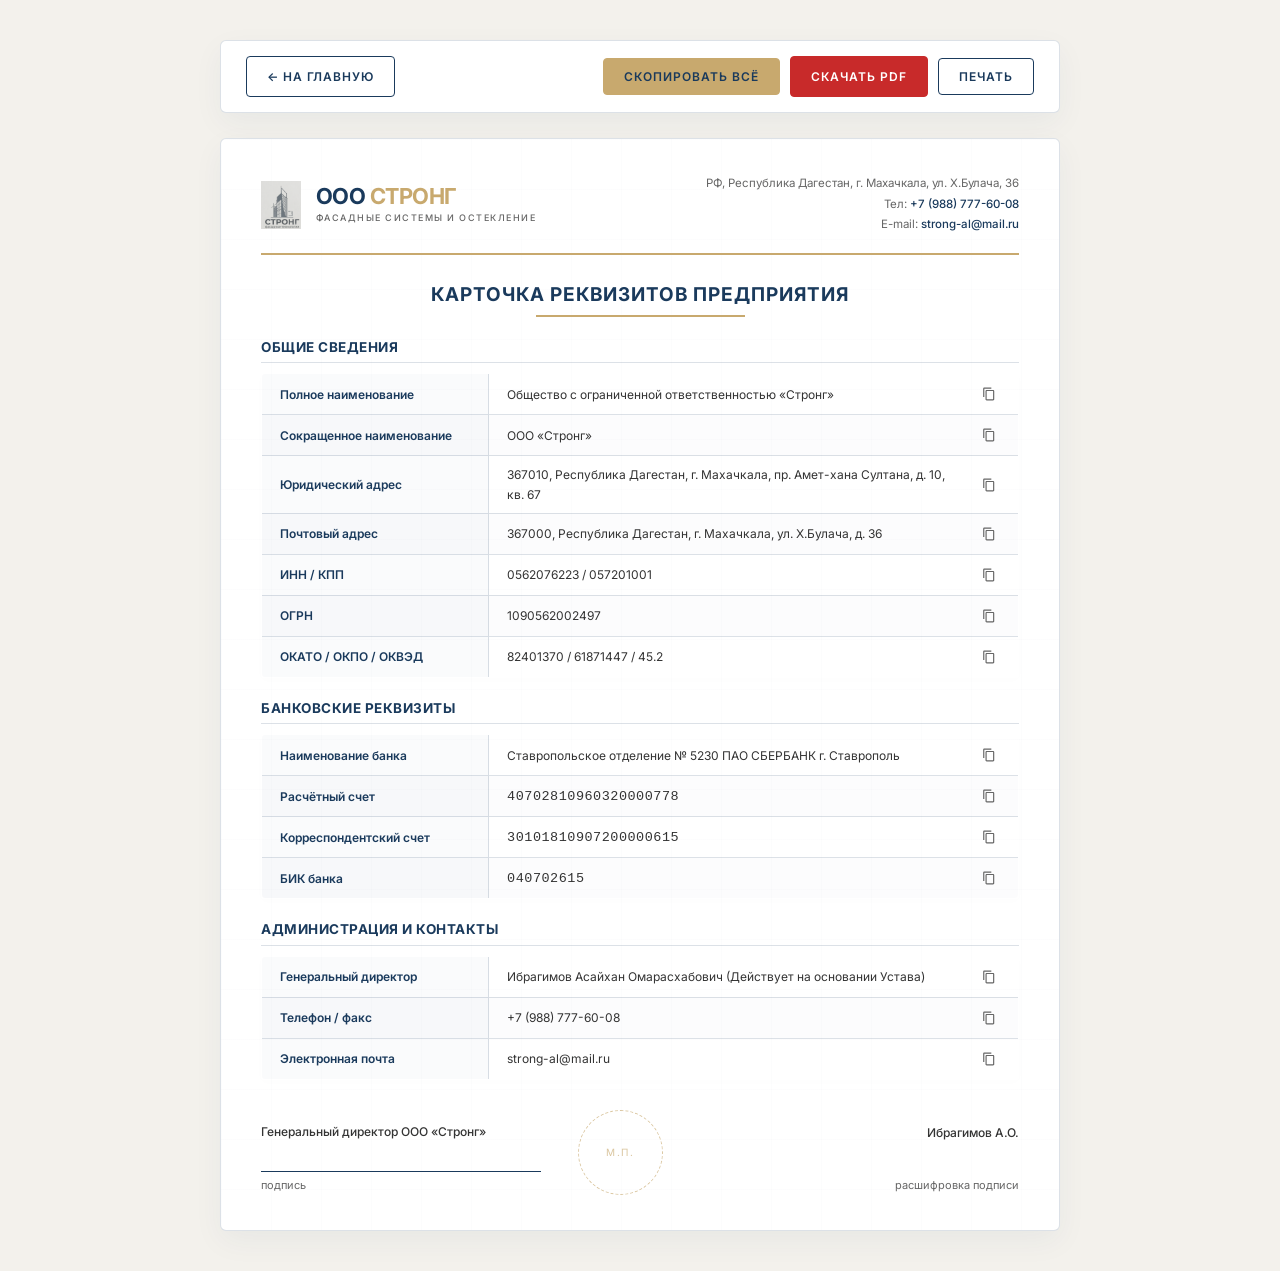
==== commit 278cbb27: "Updated logo to match landing page and changed typography to Inter for a highly professional busines" ====
--- a/requisites.html
+++ b/requisites.html
@@ -6,7 +6,7 @@
   <title>Реквизиты ООО «СТРОНГ» — Карточка предприятия</title>
   <link rel="preconnect" href="https://fonts.googleapis.com">
   <link rel="preconnect" href="https://fonts.gstatic.com" crossorigin>
-  <link href="https://fonts.googleapis.com/css2?family=Oswald:wght@400;500;600;700&family=Raleway:wght@400;500;600;700&display=swap" rel="stylesheet">
+  <link href="https://fonts.googleapis.com/css2?family=Inter:wght@400;500;600;700&display=swap" rel="stylesheet">
   <style>
     :root {
       --primary: #1A3A5C;
@@ -28,7 +28,7 @@
     }
 
     body {
-      font-family: 'Raleway', sans-serif;
+      font-family: 'Inter', -apple-system, BlinkMacSystemFont, 'Segoe UI', Roboto, sans-serif;
       background-color: var(--light-bg);
       color: var(--text);
       line-height: 1.6;
@@ -59,9 +59,9 @@
       align-items: center;
       gap: 8px;
       padding: 10px 20px;
-      font-family: 'Oswald', sans-serif;
-      font-size: 13px;
-      font-weight: 500;
+      font-family: inherit;
+      font-size: 12px;
+      font-weight: 600;
       text-transform: uppercase;
       letter-spacing: 1px;
       border-radius: 4px;
@@ -132,7 +132,7 @@
     .card-header {
       display: flex;
       justify-content: space-between;
-      align-items: flex-start;
+      align-items: center;
       border-bottom: 2px solid var(--accent);
       padding-bottom: 18px;
       margin-bottom: 25px;
@@ -146,14 +146,10 @@
       gap: 15px;
     }
 
-    .logo-icon {
-      font-size: 28px;
-      color: var(--primary);
-      font-weight: 700;
-      border: 2px solid var(--primary);
-      padding: 4px 10px;
-      border-radius: 4px;
-      letter-spacing: -1px;
+    .logo-img {
+      height: 48px;
+      width: auto;
+      object-fit: contain;
     }
 
     .logo-text-block {
@@ -162,11 +158,11 @@
     }
 
     .logo-title {
-      font-family: 'Oswald', sans-serif;
-      font-size: 24px;
+      font-size: 22px;
       font-weight: 700;
       color: var(--primary);
       line-height: 1.1;
+      letter-spacing: -0.5px;
     }
 
     .logo-title span {
@@ -177,15 +173,15 @@
       font-size: 9px;
       color: var(--text-muted);
       text-transform: uppercase;
-      letter-spacing: 2px;
+      letter-spacing: 1.5px;
       margin-top: 2px;
+      font-weight: 500;
     }
 
     .header-contacts {
       text-align: right;
-      font-size: 11px;
+      font-size: 11.5px;
       color: var(--text-muted);
-      font-family: 'Raleway', sans-serif;
     }
 
     .header-contacts p {
@@ -206,11 +202,11 @@
     }
 
     .card-title-block h1 {
-      font-family: 'Oswald', sans-serif;
-      font-size: 20px;
+      font-size: 19px;
+      font-weight: 700;
       color: var(--primary);
       text-transform: uppercase;
-      letter-spacing: 1.5px;
+      letter-spacing: 1px;
       display: inline-block;
       position: relative;
       padding-bottom: 6px;
@@ -228,11 +224,11 @@
 
     /* Sections styling */
     .section-title {
-      font-family: 'Oswald', sans-serif;
-      font-size: 14px;
+      font-size: 13.5px;
+      font-weight: 700;
       color: var(--primary);
       text-transform: uppercase;
-      letter-spacing: 1px;
+      letter-spacing: 0.5px;
       margin-top: 20px;
       margin-bottom: 10px;
       border-bottom: 1px solid var(--border);
@@ -269,7 +265,7 @@
       width: 30%;
       padding: 9px 18px;
       font-weight: 600;
-      font-size: 12.5px;
+      font-size: 12px;
       color: var(--primary);
       background-color: rgba(26, 58, 92, 0.02);
       border-right: 1px solid var(--border) !important;
@@ -280,7 +276,7 @@
     .value-col {
       width: 70%;
       padding: 9px 18px;
-      font-size: 12.5px;
+      font-size: 12px;
       color: #333333;
       vertical-align: middle;
       text-align: left;
@@ -326,7 +322,7 @@
       align-items: flex-end;
       position: relative;
       z-index: 2;
-      font-size: 12.5px;
+      font-size: 12px;
     }
 
     .signature-line {
@@ -362,8 +358,8 @@
       color: var(--white);
       padding: 12px 24px;
       border-radius: 4px;
-      font-size: 13px;
-      font-family: 'Oswald', sans-serif;
+      font-size: 12.5px;
+      font-weight: 600;
       text-transform: uppercase;
       letter-spacing: 1px;
       box-shadow: 0 10px 30px rgba(0, 0, 0, 0.2);
@@ -427,27 +423,28 @@
         background-color: rgba(26, 58, 92, 0.02) !important;
         border-right: 1px solid #1A3A5C !important;
         padding: 4px 10px !important;
-        font-size: 10.5px !important;
-        width: 170px !important;
+        font-size: 10px !important;
+        width: 30% !important;
       }
       .value-col {
         padding: 4px 10px !important;
-        font-size: 10.5px !important;
+        font-size: 10px !important;
+        width: 70% !important;
       }
       .section-title {
         border-bottom: 1px solid #C8A96E !important;
         margin-top: 10px !important;
         margin-bottom: 4px !important;
-        font-size: 11px !important;
+        font-size: 10.5px !important;
       }
       .card-header {
         border-bottom: 2px solid #C8A96E !important;
         margin-bottom: 10px !important;
         padding-bottom: 6px !important;
       }
-      .logo-icon {
-        font-size: 20px !important;
-        padding: 2px 6px !important;
+      .logo-img {
+        height: 36px !important;
+        width: auto !important;
       }
       .logo-title {
         font-size: 18px !important;
@@ -462,7 +459,7 @@
         margin-bottom: 8px !important;
       }
       .card-title-block h1 {
-        font-size: 15px !important;
+        font-size: 14px !important;
         padding-bottom: 3px !important;
       }
       .signature-area {
@@ -480,7 +477,7 @@
       }
     }
 
-    @media (max-width: 768px) {
+    @media screen and (max-width: 768px) {
       body {
         padding: 20px 10px;
       }
@@ -531,7 +528,7 @@
     <!-- Header -->
     <div class="card-header">
       <div class="logo-block">
-        <div class="logo-icon">S</div>
+        <img src="логотип.png" alt="Логотип СТРОНГ" class="logo-img">
         <div class="logo-text-block">
           <div class="logo-title">ООО <span>СТРОНГ</span></div>
           <div class="logo-sub">Фасадные системы и остекление</div>
@@ -649,7 +646,7 @@
         <td class="label-col">Расчётный счет</td>
         <td class="value-col">
           <div class="value-col-content">
-            <span class="text-to-copy" style="font-family: monospace; font-size: 14px; font-weight: 500; letter-spacing: 0.5px;">40702810960320000778</span>
+            <span class="text-to-copy" style="font-family: monospace; font-size: 13.5px; font-weight: 500; letter-spacing: 0.5px;">40702810960320000778</span>
             <button class="copy-btn" title="Копировать" onclick="copyText(this)">
               <svg viewBox="0 0 24 24"><path d="M16 1H4c-1.1 0-2 .9-2 2v14h2V3h12V1zm3 4H8c-1.1 0-2 .9-2 2v14c0 1.1.9 2 2 2h11c1.1 0 2-.9 2-2V7c0-1.1-.9-2-2-2zm0 16H8V7h11v14z"/></svg>
             </button>
@@ -660,7 +657,7 @@
         <td class="label-col">Корреспондентский счет</td>
         <td class="value-col">
           <div class="value-col-content">
-            <span class="text-to-copy" style="font-family: monospace; font-size: 14px; font-weight: 500; letter-spacing: 0.5px;">30101810907200000615</span>
+            <span class="text-to-copy" style="font-family: monospace; font-size: 13.5px; font-weight: 500; letter-spacing: 0.5px;">30101810907200000615</span>
             <button class="copy-btn" title="Копировать" onclick="copyText(this)">
               <svg viewBox="0 0 24 24"><path d="M16 1H4c-1.1 0-2 .9-2 2v14h2V3h12V1zm3 4H8c-1.1 0-2 .9-2 2v14c0 1.1.9 2 2 2h11c1.1 0 2-.9 2-2V7c0-1.1-.9-2-2-2zm0 16H8V7h11v14z"/></svg>
             </button>
@@ -671,7 +668,7 @@
         <td class="label-col">БИК банка</td>
         <td class="value-col">
           <div class="value-col-content">
-            <span class="text-to-copy" style="font-family: monospace; font-size: 14px; font-weight: 500; letter-spacing: 0.5px;">040702615</span>
+            <span class="text-to-copy" style="font-family: monospace; font-size: 13.5px; font-weight: 500; letter-spacing: 0.5px;">040702615</span>
             <button class="copy-btn" title="Копировать" onclick="copyText(this)">
               <svg viewBox="0 0 24 24"><path d="M16 1H4c-1.1 0-2 .9-2 2v14h2V3h12V1zm3 4H8c-1.1 0-2 .9-2 2v14c0 1.1.9 2 2 2h11c1.1 0 2-.9 2-2V7c0-1.1-.9-2-2-2zm0 16H8V7h11v14z"/></svg>
             </button>
